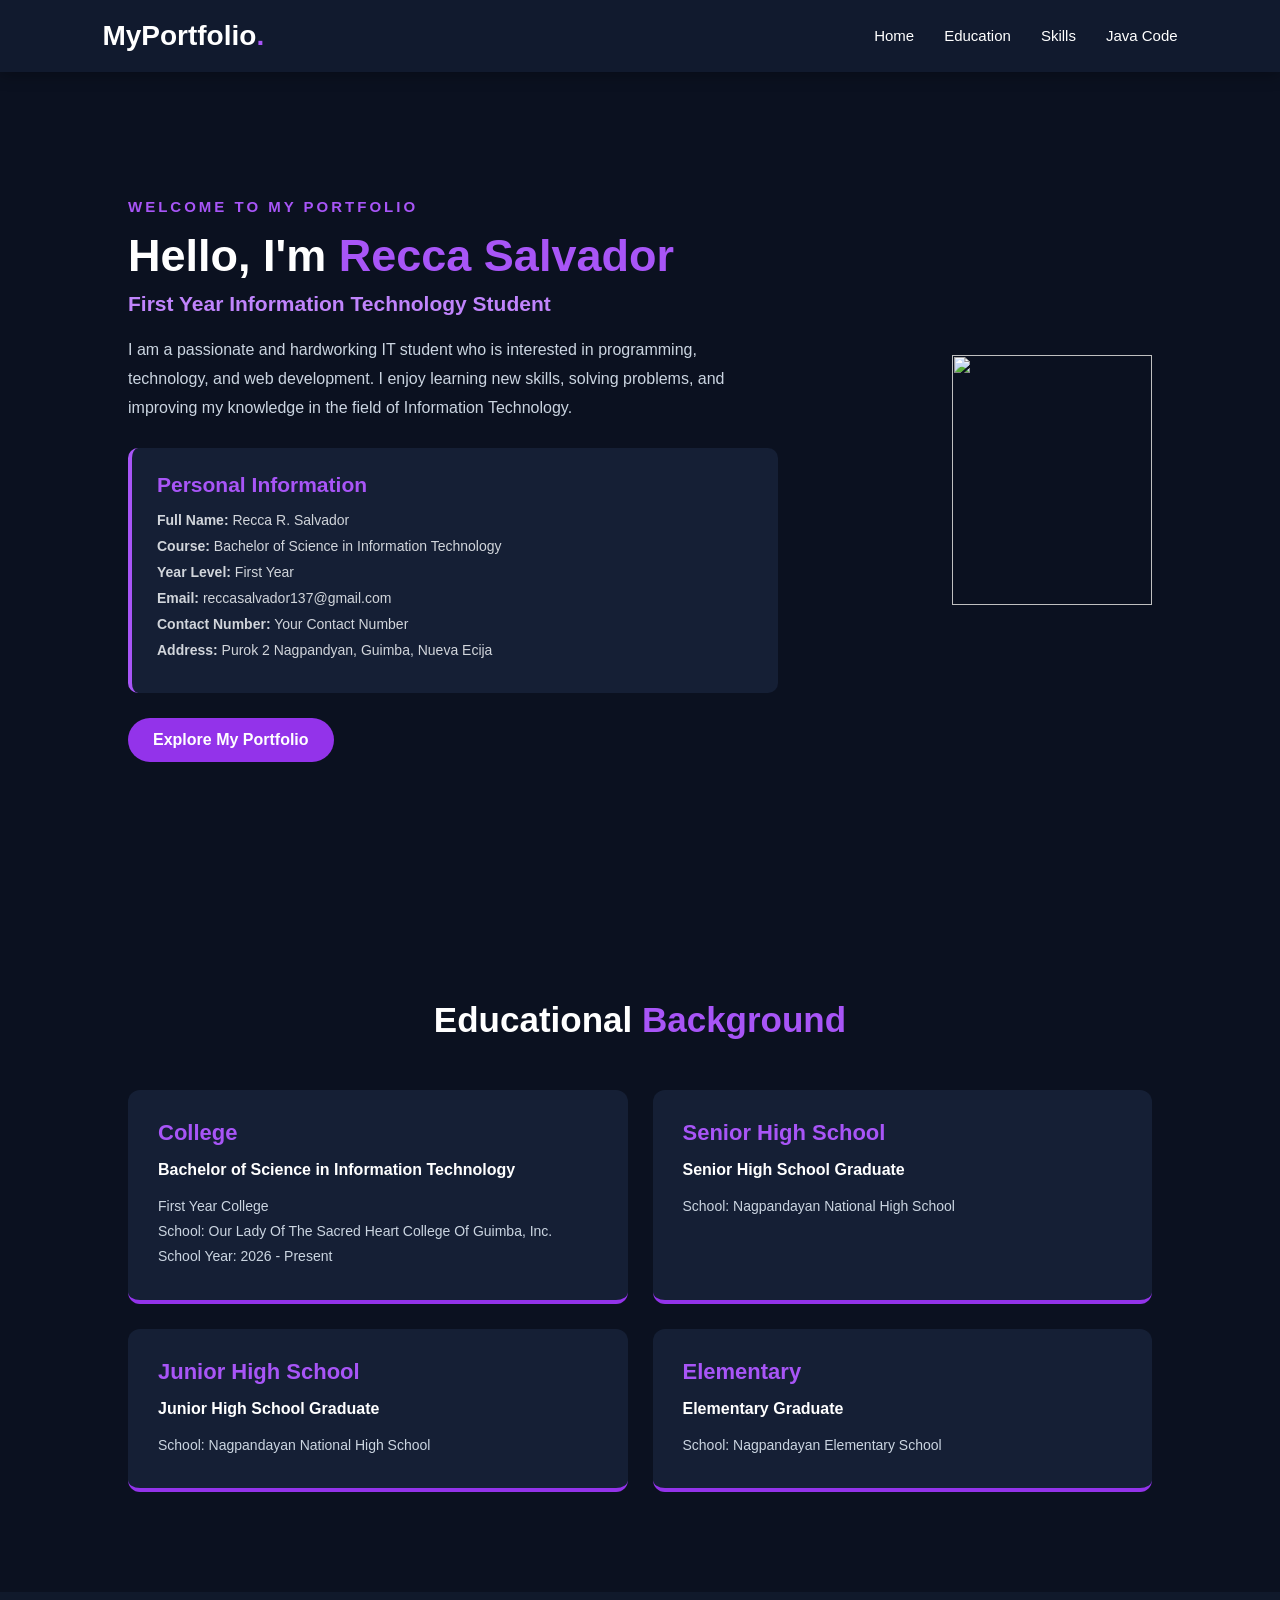
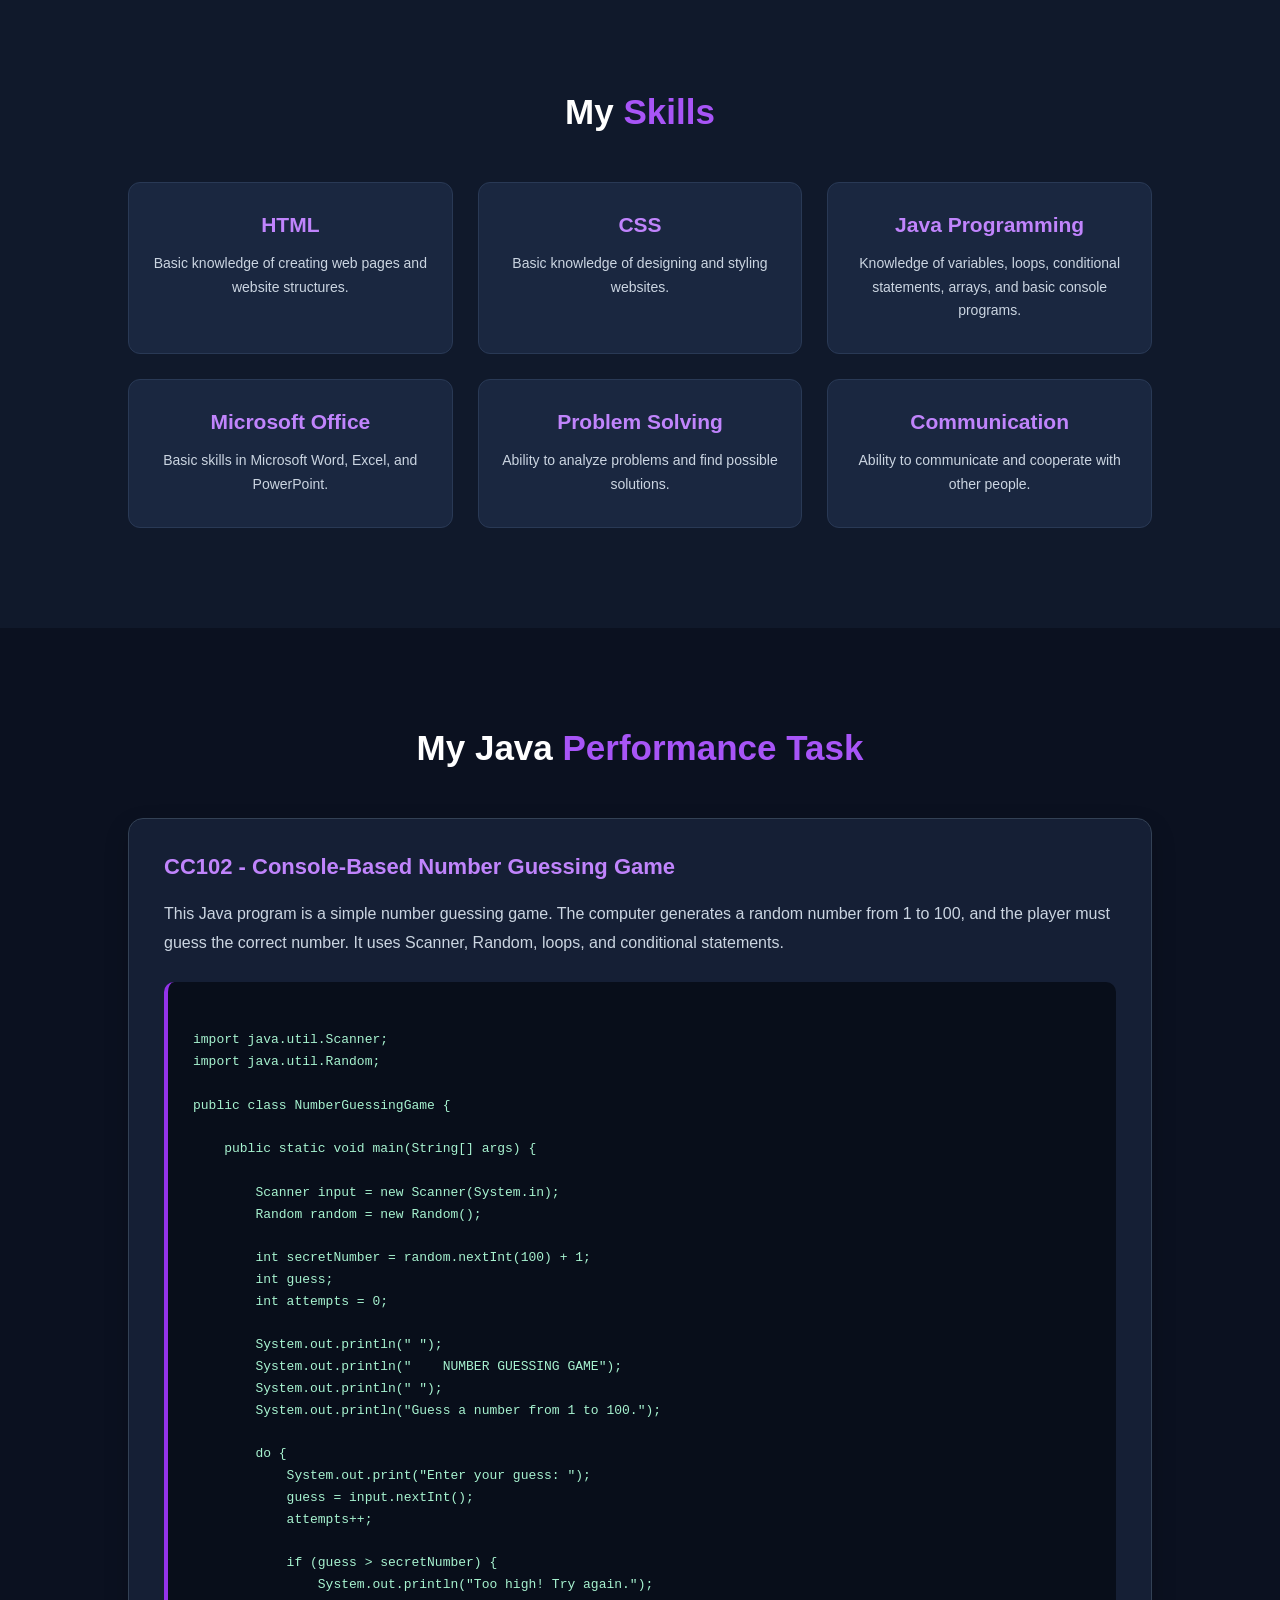
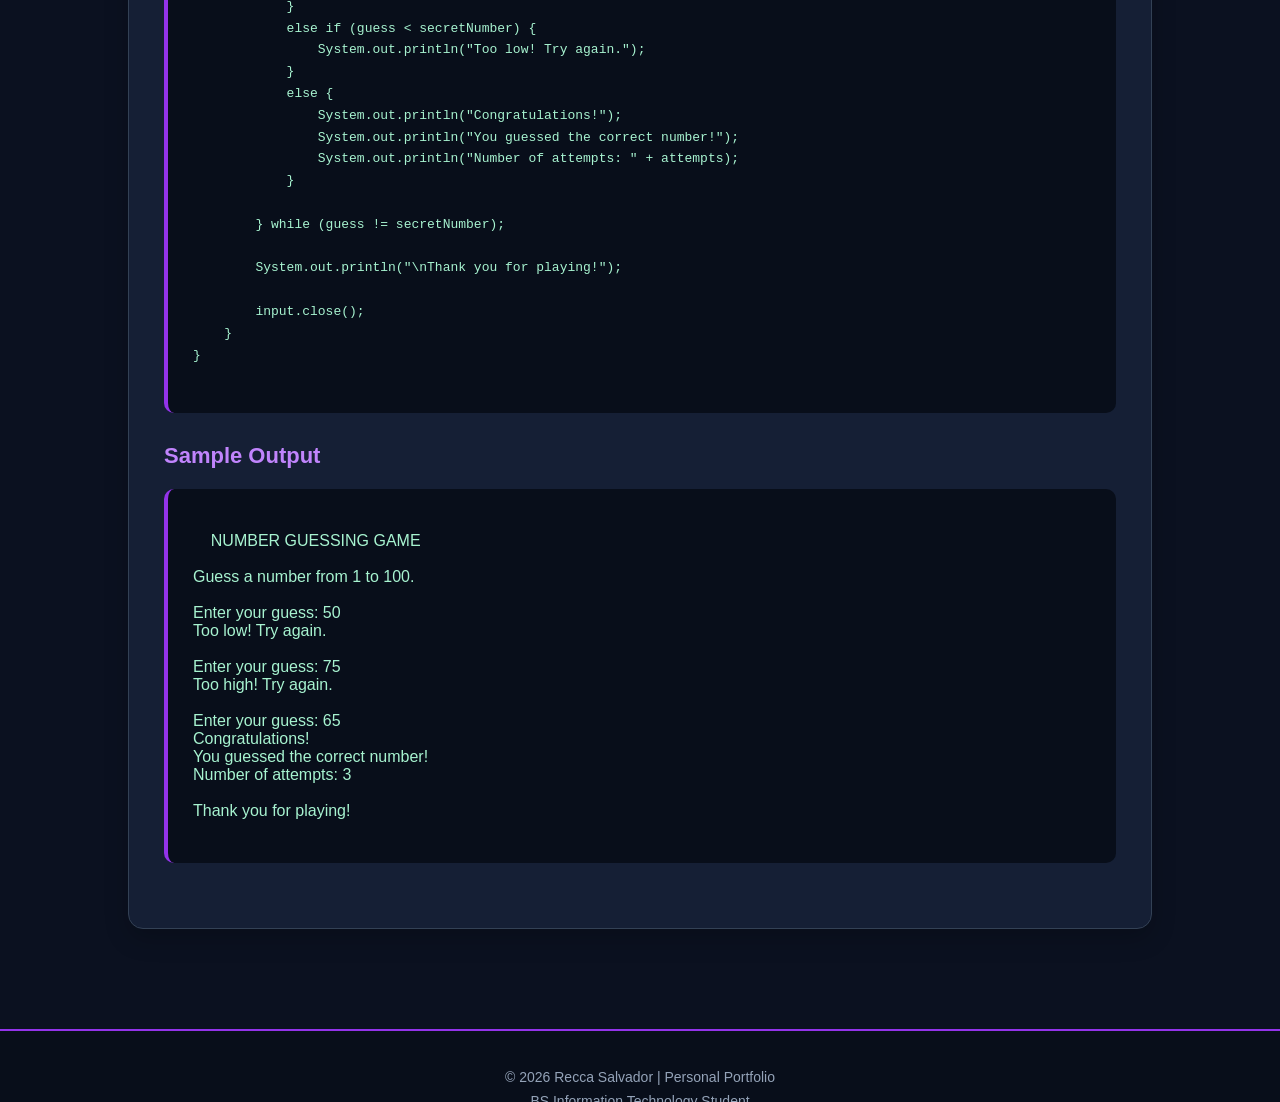
==== index.html @ 7612f9c7 "Add files via upload" ====
<!DOCTYPE html>
<html lang="en">
<head>
    <meta charset="UTF-8">
    <meta name="viewport" content="width=device-width, initial-scale=1.0">
    <title>My Personal Portfolio</title>
    <link rel="stylesheet" href="style.css">
</head>
<body>

    
    <header>
        <nav>
            <h2 class="logo">MyPortfolio<span>.</span></h2>

            <ul>
                <li><a href="#home">Home</a></li>
                <li><a href="#education">Education</a></li>
                <li><a href="#skills">Skills</a></li>
                <li><a href="#java">Java Code</a></li>
            </ul>
        </nav>
    </header>

    
    <section id="home" class="home">
        <div class="home-content">
            <p class="welcome">WELCOME TO MY PORTFOLIO</p>

            <h1>Hello, I'm <span>Recca Salvador</span></h1>

            <h3>First Year Information Technology Student</h3>

            <p>
                I am a passionate and hardworking IT student
                who is interested in programming, technology,
                and web development. I enjoy learning new skills,
                solving problems, and improving my knowledge
                in the field of Information Technology.
            </p>

            <div class="contact">
                <h3>Personal Information</h3>
                <p><b>Full Name:</b> Recca R. Salvador</p>
                <p><b>Course:</b> Bachelor of Science in Information Technology</p>
                <p><b>Year Level:</b> First Year</p>
                <p><b>Email:</b> reccasalvador137@gmail.com</p>
                <p><b>Contact Number:</b> Your Contact Number</p>
                <p><b>Address:</b> Purok 2 Nagpandyan, Guimba, Nueva Ecija</p>
            </div>

            <a href="#education" class="btn">Explore My Portfolio</a>
        </div>
      
                <img src="/storage/emulated/0/DCIM/Camera/IMG20260726142747_01.jpg"/>
        </div>
    </section>

    
    <section id="education" class="section">
        <h2 class="heading">Educational <span>Background</span></h2>

        <div class="education-container">

            <div class="education-box">
                <h3>College</h3>
                <h4>Bachelor of Science in Information Technology</h4>
                <p>First Year College</p>
                <p>School: Our Lady Of The Sacred Heart College Of Guimba, Inc.</p>
                <p>School Year: 2026 - Present</p>
            </div>

            <div class="education-box">
                <h3>Senior High School</h3>
                <h4>Senior High School Graduate</h4>
                <p>School: Nagpandayan National High School</p>
                
            </div>

            <div class="education-box">
                <h3>Junior High School</h3>
                <h4>Junior High School Graduate</h4>
                <p>School: Nagpandayan National High School</p>
                
            </div>

            <div class="education-box">
                <h3>Elementary</h3>
                <h4>Elementary Graduate</h4>
                <p>School: Nagpandayan Elementary School</p>
                
            </div>

        </div>
    </section>

    
    <section id="skills" class="section skills">
        <h2 class="heading">My <span>Skills</span></h2>

        <div class="skills-container">

            <div class="skill-box">
                <h3>HTML</h3>
                <p>Basic knowledge of creating web pages and website structures.</p>
            </div>

            <div class="skill-box">
                <h3>CSS</h3>
                <p>Basic knowledge of designing and styling websites.</p>
            </div>

            <div class="skill-box">
                <h3>Java Programming</h3>
                <p>Knowledge of variables, loops, conditional statements,
                arrays, and basic console programs.</p>
            </div>

            <div class="skill-box">
                <h3>Microsoft Office</h3>
                <p>Basic skills in Microsoft Word, Excel, and PowerPoint.</p>
            </div>

            <div class="skill-box">
                <h3>Problem Solving</h3>
                <p>Ability to analyze problems and find possible solutions.</p>
            </div>

            <div class="skill-box">
                <h3>Communication</h3>
                <p>Ability to communicate and cooperate with other people.</p>
            </div>

        </div>
    </section>

    
    <section id="java" class="section">
        <h2 class="heading">My Java <span>Performance Task</span></h2>

        <div class="java-container">
            <h3>CC102 - Console-Based Number Guessing Game</h3>

            <p>
                This Java program is a simple number guessing game.
                The computer generates a random number from 1 to 100,
                and the player must guess the correct number.
                It uses Scanner, Random, loops, and conditional statements.
            </p>

            <pre><code>
import java.util.Scanner;
import java.util.Random;

public class NumberGuessingGame {

    public static void main(String[] args) {

        Scanner input = new Scanner(System.in);
        Random random = new Random();

        int secretNumber = random.nextInt(100) + 1;
        int guess;
        int attempts = 0;

        System.out.println(" ");
        System.out.println("    NUMBER GUESSING GAME");
        System.out.println(" ");
        System.out.println("Guess a number from 1 to 100.");

        do {
            System.out.print("Enter your guess: ");
            guess = input.nextInt();
            attempts++;

            if (guess > secretNumber) {
                System.out.println("Too high! Try again.");
            }
            else if (guess < secretNumber) {
                System.out.println("Too low! Try again.");
            }
            else {
                System.out.println("Congratulations!");
                System.out.println("You guessed the correct number!");
                System.out.println("Number of attempts: " + attempts);
            }

        } while (guess != secretNumber);

        System.out.println("\nThank you for playing!");

        input.close();
    }
}
            </code></pre>

            <h3>Sample Output</h3>

            <pre>

    NUMBER GUESSING GAME

Guess a number from 1 to 100.

Enter your guess: 50
Too low! Try again.

Enter your guess: 75
Too high! Try again.

Enter your guess: 65
Congratulations!
You guessed the correct number!
Number of attempts: 3

Thank you for playing!
            </pre>
        </div>
    </section>

    
    <footer>
        <p>© 2026 Recca Salvador | Personal Portfolio</p>
        <p>BS Information Technology Student</p>
    </footer>

</body>
</html>
---- style.css ----
* {
    margin: 0;
    padding: 0;
    box-sizing: border-box;
    font-family: 'Poppins', Arial, sans-serif;
    scroll-behavior: smooth;
}

body {
    background: #0b1120;
    color: #ffffff;
}

header {
    width: 100%;
    background: #111a2e;
    padding: 20px 8%;
    position: fixed;
    top: 0;
    left: 0;
    z-index: 1000;
    box-shadow: 0 3px 15px rgba(0,0,0,0.3);
}

nav {
    display: flex;
    justify-content: space-between;
    align-items: center;
}

.logo {
    font-size: 28px;
    font-weight: bold;
    color: #ffffff;
}

.logo span {
    color: #a855f7;
}

nav ul {
    display: flex;
    list-style: none;
    gap: 30px;
}

nav ul li a {
    color: #ffffff;
    text-decoration: none;
    font-size: 15px;
    transition: 0.3s;
}

nav ul li a:hover {
    color: #a855f7;
}


.home {
    min-height: 100vh;
    display: flex;
    align-items: center;
    justify-content: space-between;
    padding: 120px 10% 60px;
    gap: 40px;
}

.home-content {
    max-width: 650px;
}

.welcome {
    color: #a855f7;
    font-size: 15px;
    font-weight: bold;
    letter-spacing: 3px;
    margin-bottom: 15px;
}

.home-content h1 {
    font-size: 45px;
    margin-bottom: 10px;
}

.home-content h1 span {
    color: #a855f7;
}

.home-content h3 {
    font-size: 21px;
    color: #c084fc;
    margin-bottom: 20px;
}

.home-content > p:not(.welcome) {
    color: #cbd5e1;
    line-height: 1.8;
    margin-bottom: 25px;
}


.contact {
    background: #151f35;
    padding: 25px;
    border-left: 4px solid #a855f7;
    border-radius: 10px;
    margin-bottom: 25px;
}

.contact h3 {
    color: #a855f7;
    margin-bottom: 15px;
}

.contact p {
    color: #d1d5db;
    font-size: 14px;
    margin: 10px 0;
}


.btn {
    display: inline-block;
    background: #9333ea;
    color: white;
    padding: 13px 25px;
    border-radius: 30px;
    text-decoration: none;
    font-weight: bold;
    transition: 0.3s;
}

.btn:hover {
    background: #7e22ce;
    transform: translateY(-3px);
    box-shadow: 0 5px 20px rgba(168,85,247,0.4);
}



img{
    width: 200px;
    height: 250px;
    
}

.section {
    padding: 100px 10%;
    min-height: 70vh;
}

.heading {
    text-align: center;
    font-size: 35px;
    margin-bottom: 50px;
}

.heading span {
    color: #a855f7;
}


.education-container {
    display: grid;
    grid-template-columns: repeat(2, 1fr);
    gap: 25px;
}

.education-box {
    background: #151f35;
    padding: 30px;
    border-radius: 12px;
    border-bottom: 4px solid #9333ea;
    transition: 0.3s;
}

.education-box:hover {
    transform: translateY(-8px);
    background: #1e293b;
    box-shadow: 0 10px 25px rgba(147,51,234,0.2);
}

.education-box h3 {
    color: #a855f7;
    font-size: 22px;
    margin-bottom: 15px;
}

.education-box h4 {
    color: #ffffff;
    margin-bottom: 15px;
}

.education-box p {
    color: #cbd5e1;
    line-height: 1.8;
    font-size: 14px;
}


.skills {
    background: #10192b;
}

.skills-container {
    display: grid;
    grid-template-columns: repeat(3, 1fr);
    gap: 25px;
}

.skill-box {
    background: #1a2740;
    padding: 30px 20px;
    text-align: center;
    border-radius: 12px;
    border: 1px solid #293955;
    transition: 0.3s;
}

.skill-box:hover {
    transform: translateY(-10px);
    border-color: #a855f7;
    box-shadow: 0 10px 25px rgba(168,85,247,0.2);
}

.skill-box h3 {
    color: #c084fc;
    font-size: 21px;
    margin-bottom: 15px;
}

.skill-box p {
    color: #cbd5e1;
    font-size: 14px;
    line-height: 1.7;
}


.java-container {
    background: #151f35;
    padding: 35px;
    border-radius: 15px;
    border: 1px solid #334155;
    box-shadow: 0 10px 25px rgba(0,0,0,0.2);
}

.java-container h3 {
    color: #c084fc;
    font-size: 22px;
    margin-bottom: 20px;
}

.java-container p {
    color: #cbd5e1;
    line-height: 1.8;
    margin-bottom: 25px;
}

.java-container pre {
    background: #080e1a;
    color: #a7f3d0;
    padding: 25px;
    border-radius: 10px;
    overflow-x: auto;
    margin-bottom: 30px;
    border-left: 4px solid #9333ea;
}

.java-container code {
    font-family: Consolas, monospace;
    font-size: 13px;
    line-height: 1.6;
}


footer {
    background: #080e1a;
    text-align: center;
    padding: 30px 15px;
    border-top: 2px solid #9333ea;
}

footer p {
    color: #94a3b8;
    font-size: 14px;
    margin: 8px 0;
}


@media (max-width: 900px) {
    .home {
        flex-direction: column-reverse;
        text-align: center;
        padding-top: 130px;
    }

    .profile-circle {
        width: 220px;
        height: 220px;
    }

    .profile-circle span {
        font-size: 65px;
    }

    .skills-container {
        grid-template-columns: repeat(2, 1fr);
    }
}

@media (max-width: 600px) {
    header {
        padding: 15px 5%;
    }

    nav {
        flex-direction: column;
        gap: 15px;
    }

    .logo {
        font-size: 24px;
    }

    nav ul {
        gap: 15px;
        flex-wrap: wrap;
        justify-content: center;
    }

    nav ul li a {
        font-size: 13px;
    }

    .home {
        padding: 160px 6% 50px;
    }

    .home-content h1 {
        font-size: 32px;
    }

    .home-content h3 {
        font-size: 18px;
    }

    .section {
        padding: 80px 6%;
    }

    .heading {
        font-size: 28px;
    }

    .education-container,
    .skills-container {
        grid-template-columns: 1fr;
    }

    .java-container {
        padding: 20px;
    }

    .java-container pre {
        padding: 15px;
    }
}
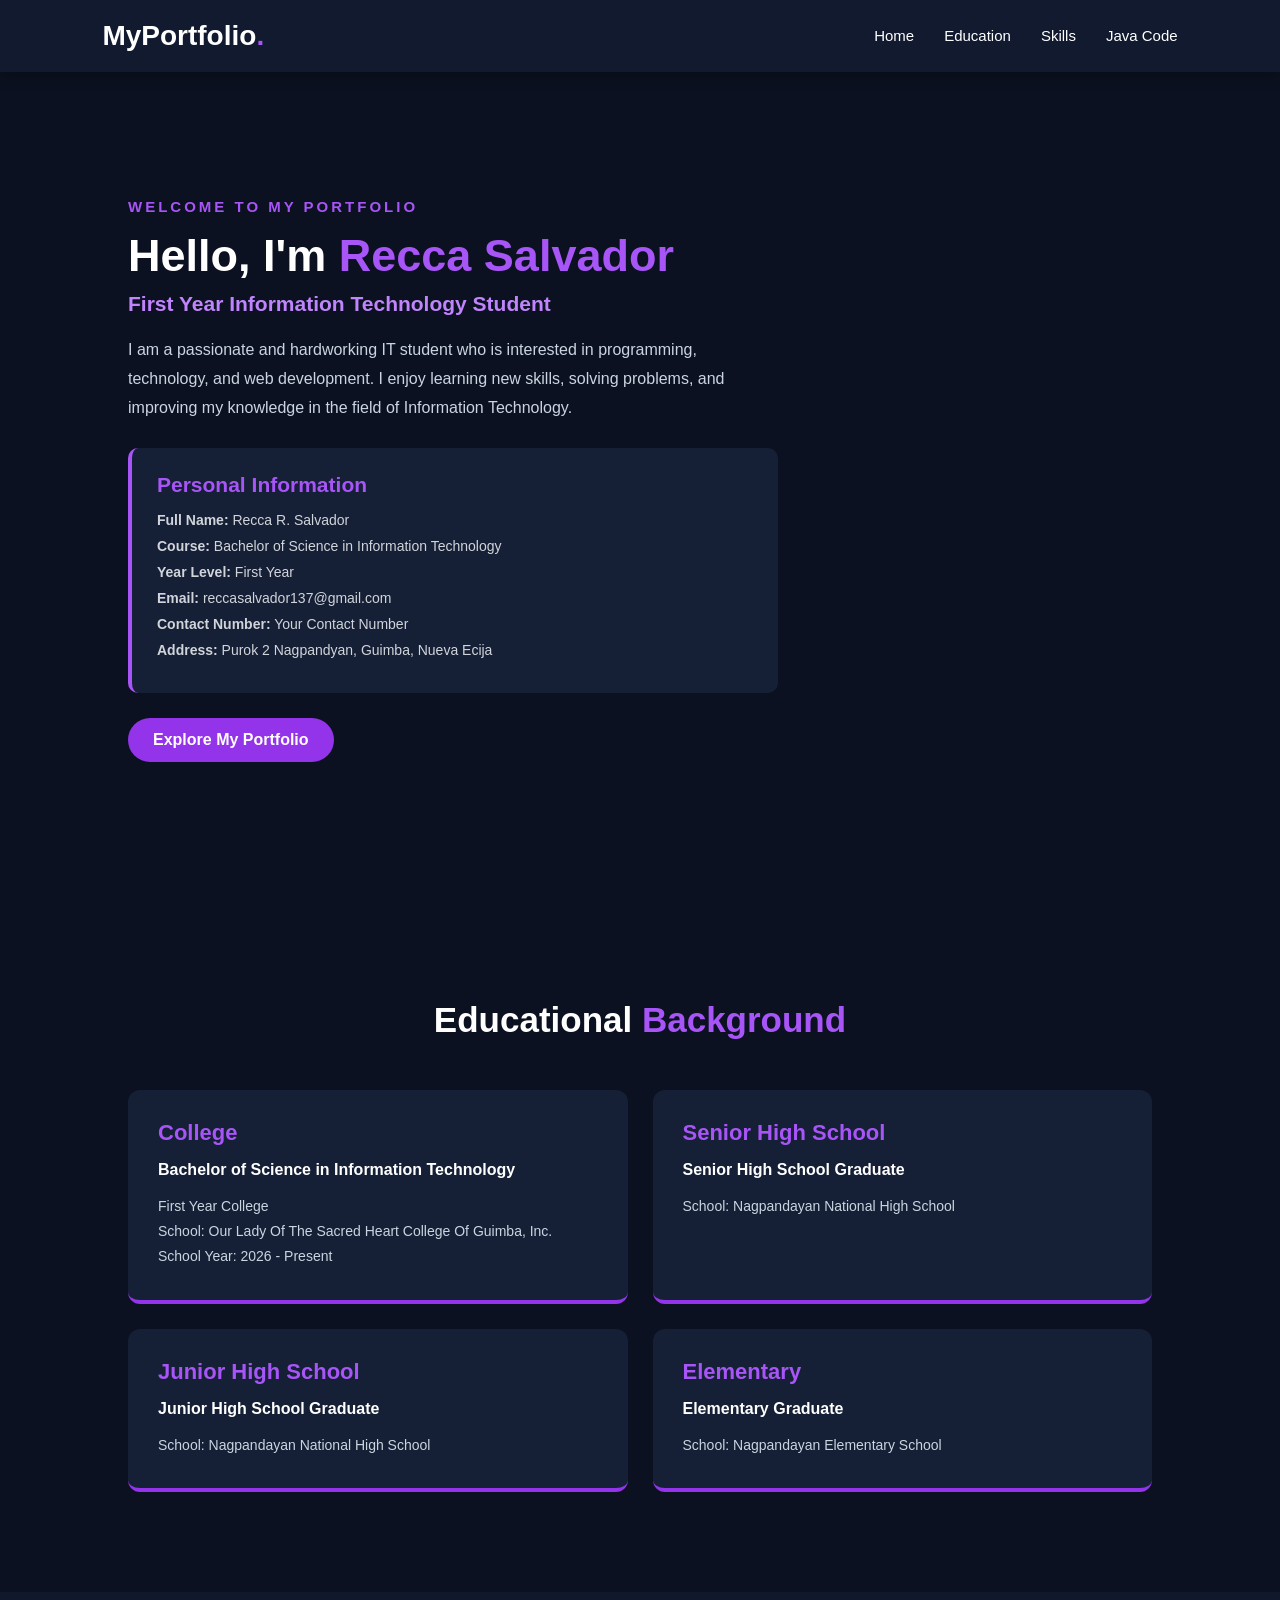
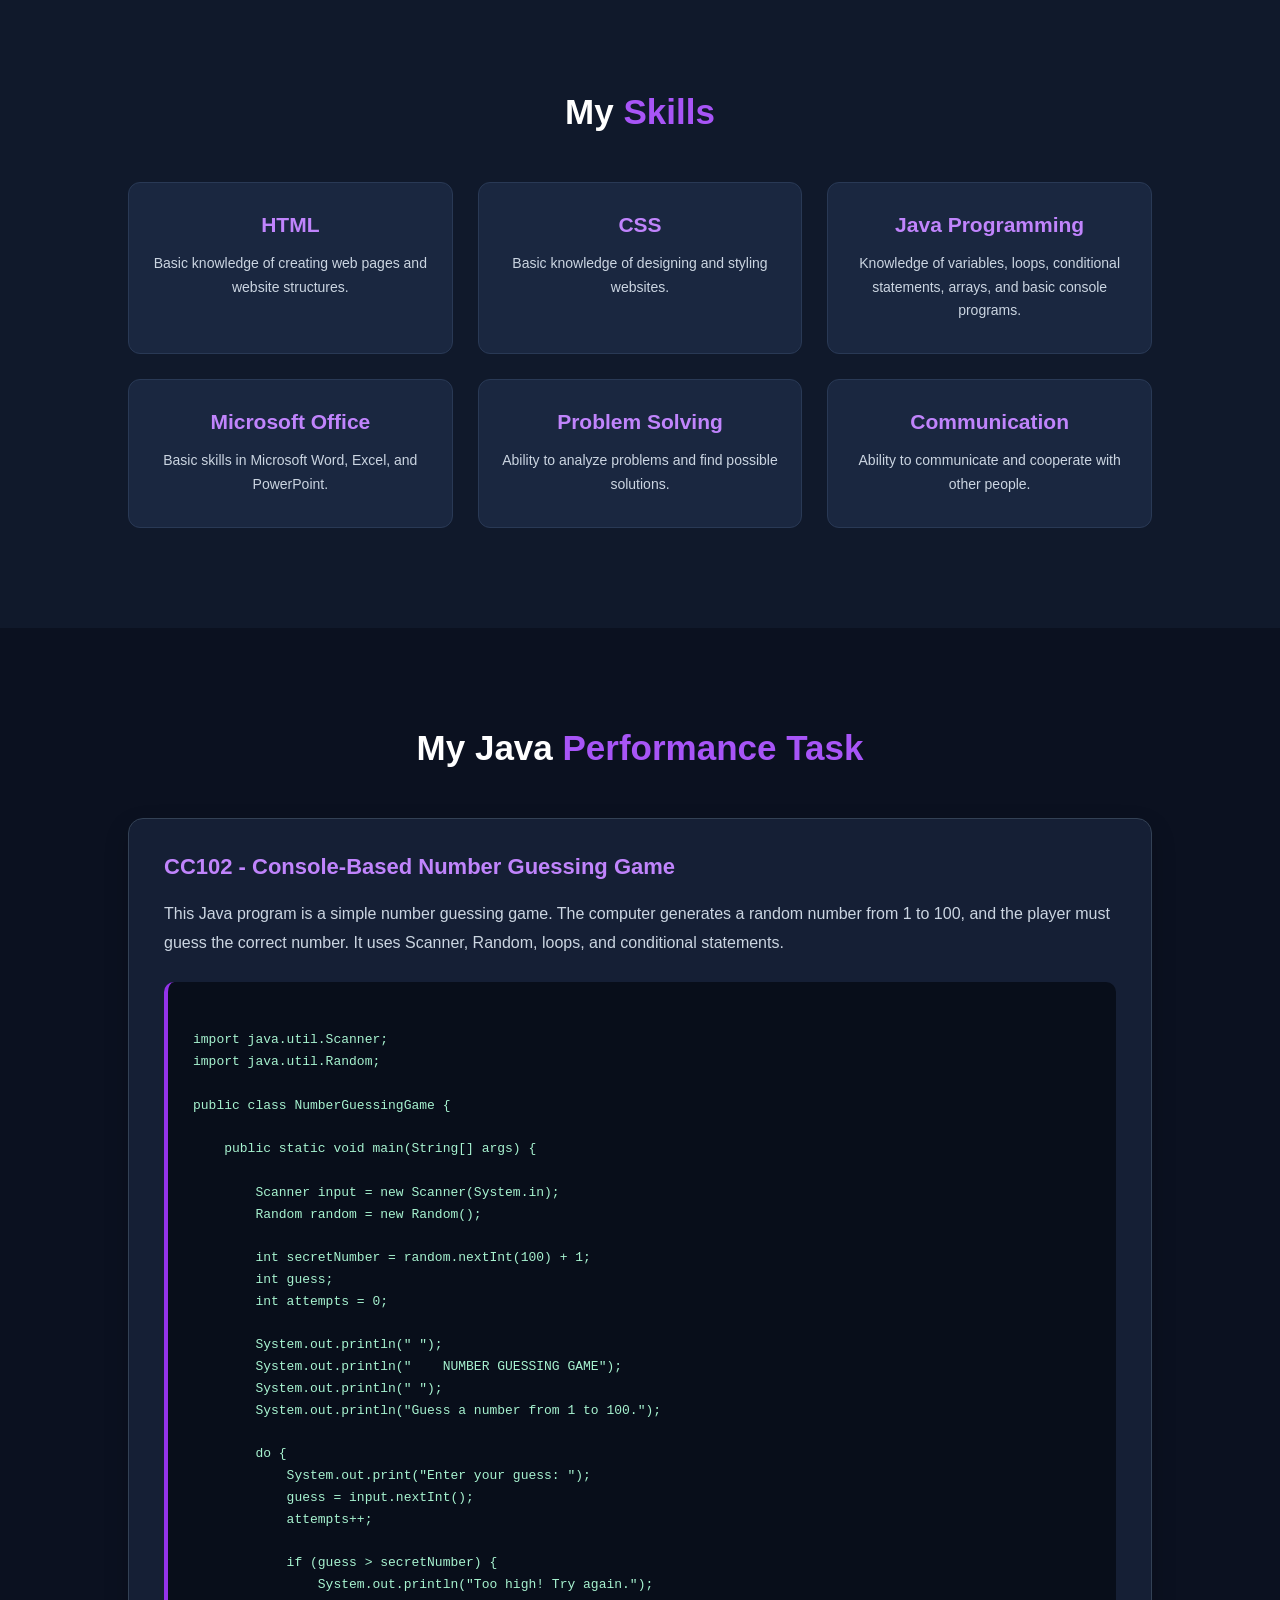
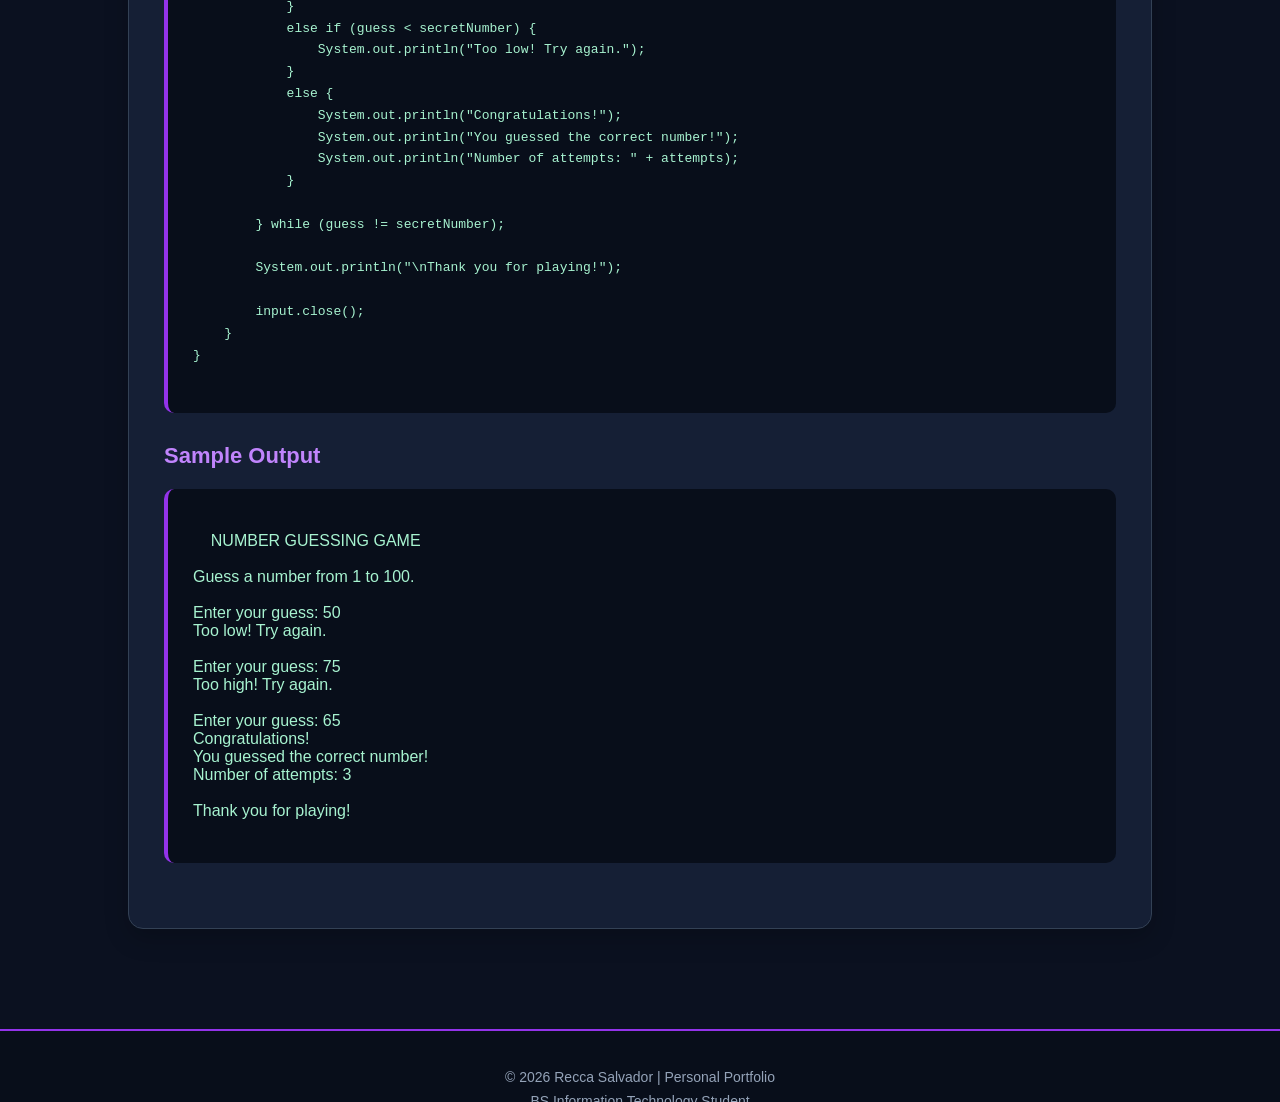
==== commit 156b2477: "index.html" ====
--- a/index.html
+++ b/index.html
@@ -52,9 +52,7 @@
 
             <a href="#education" class="btn">Explore My Portfolio</a>
         </div>
-      
-                <img src="/storage/emulated/0/DCIM/Camera/IMG20260726142747_01.jpg"/>
-        </div>
+    
     </section>
 
     
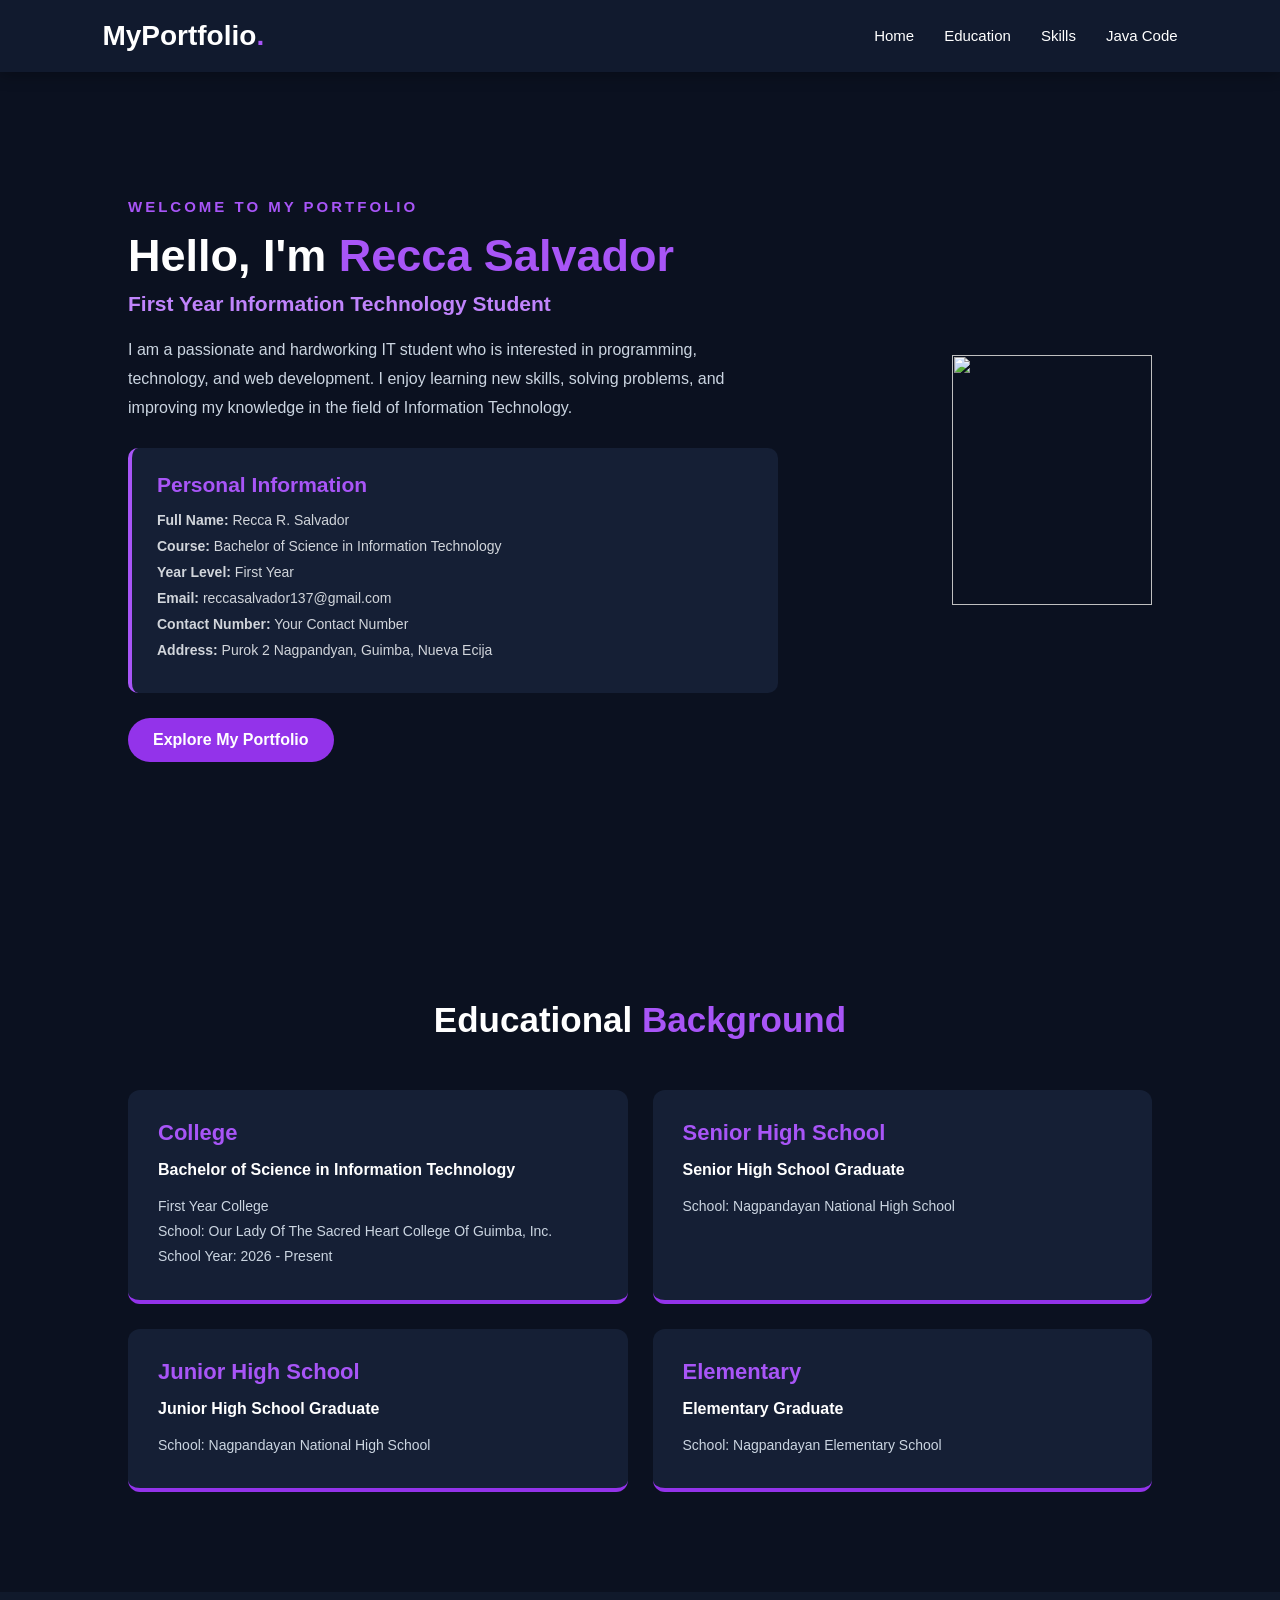
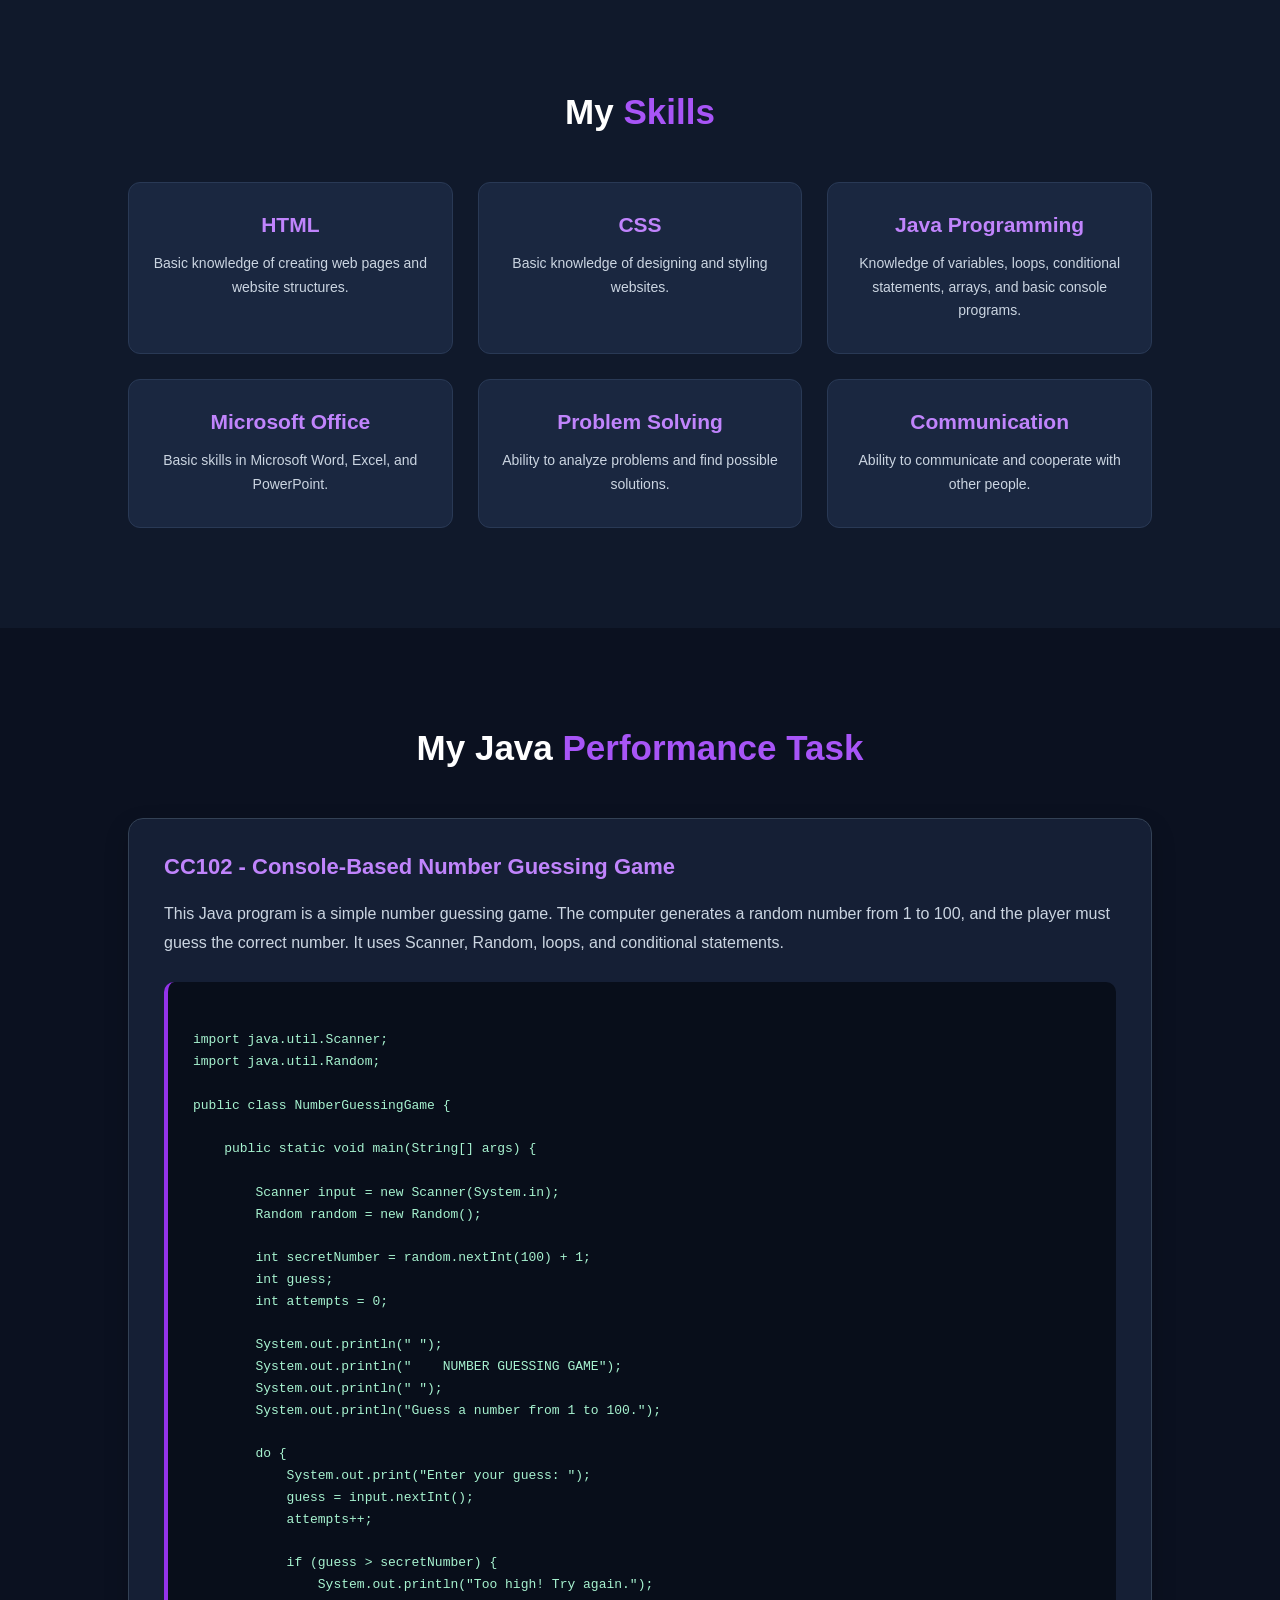
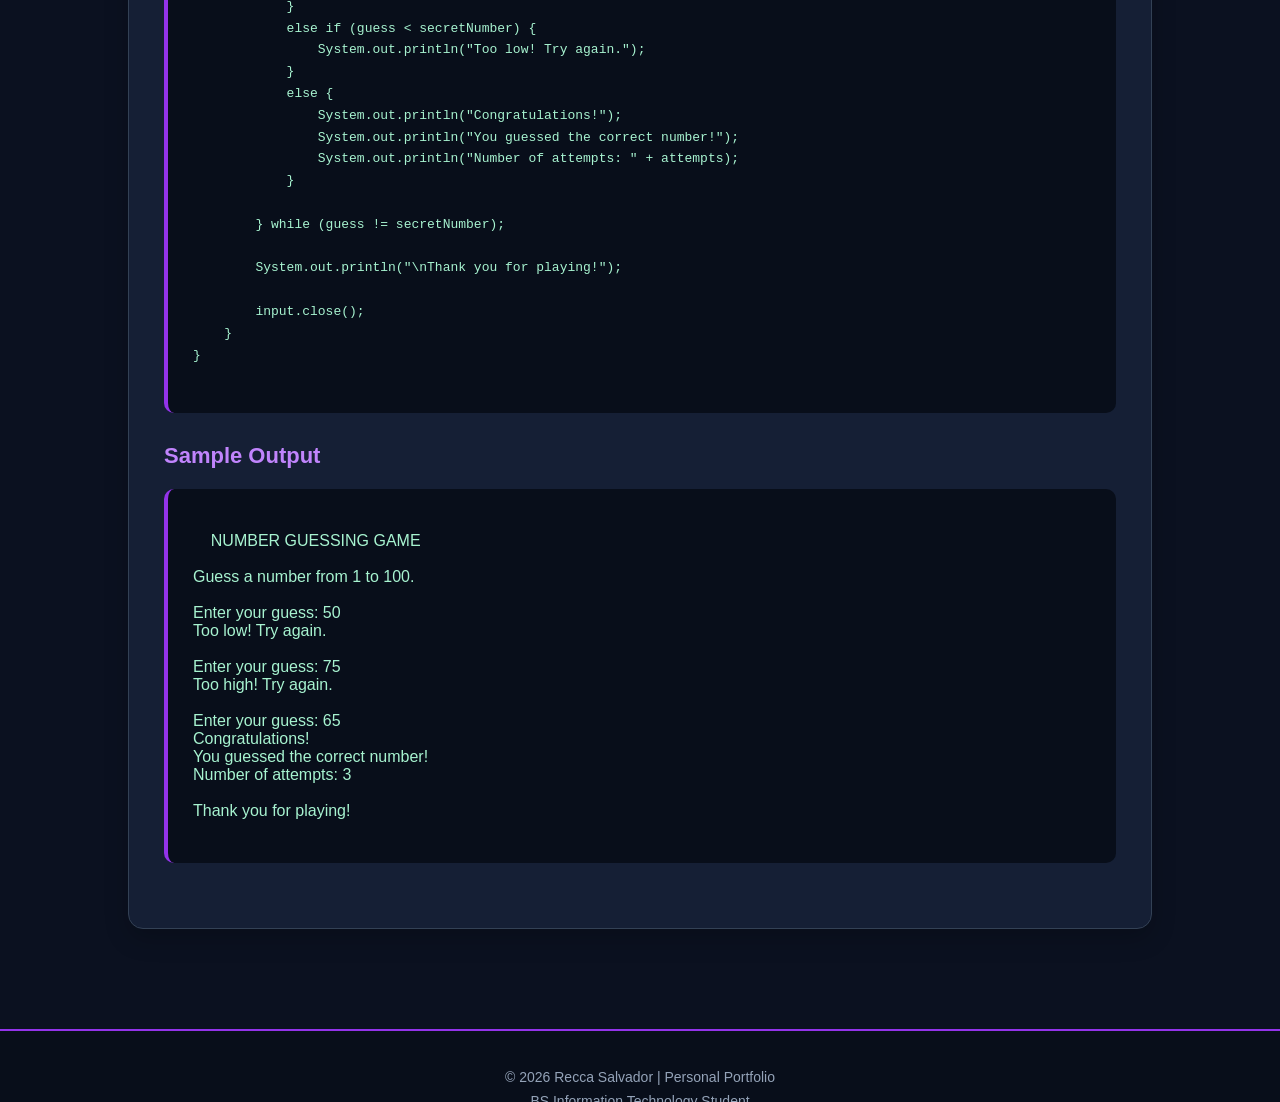
==== commit 902f4a29: "Add files via upload" ====
--- a/index.html
+++ b/index.html
@@ -52,7 +52,9 @@
 
             <a href="#education" class="btn">Explore My Portfolio</a>
         </div>
-    
+      
+                <img src="/storage/emulated/0/DCIM/Camera/IMG20260726142747_01.jpg"/>
+        </div>
     </section>
 
     
